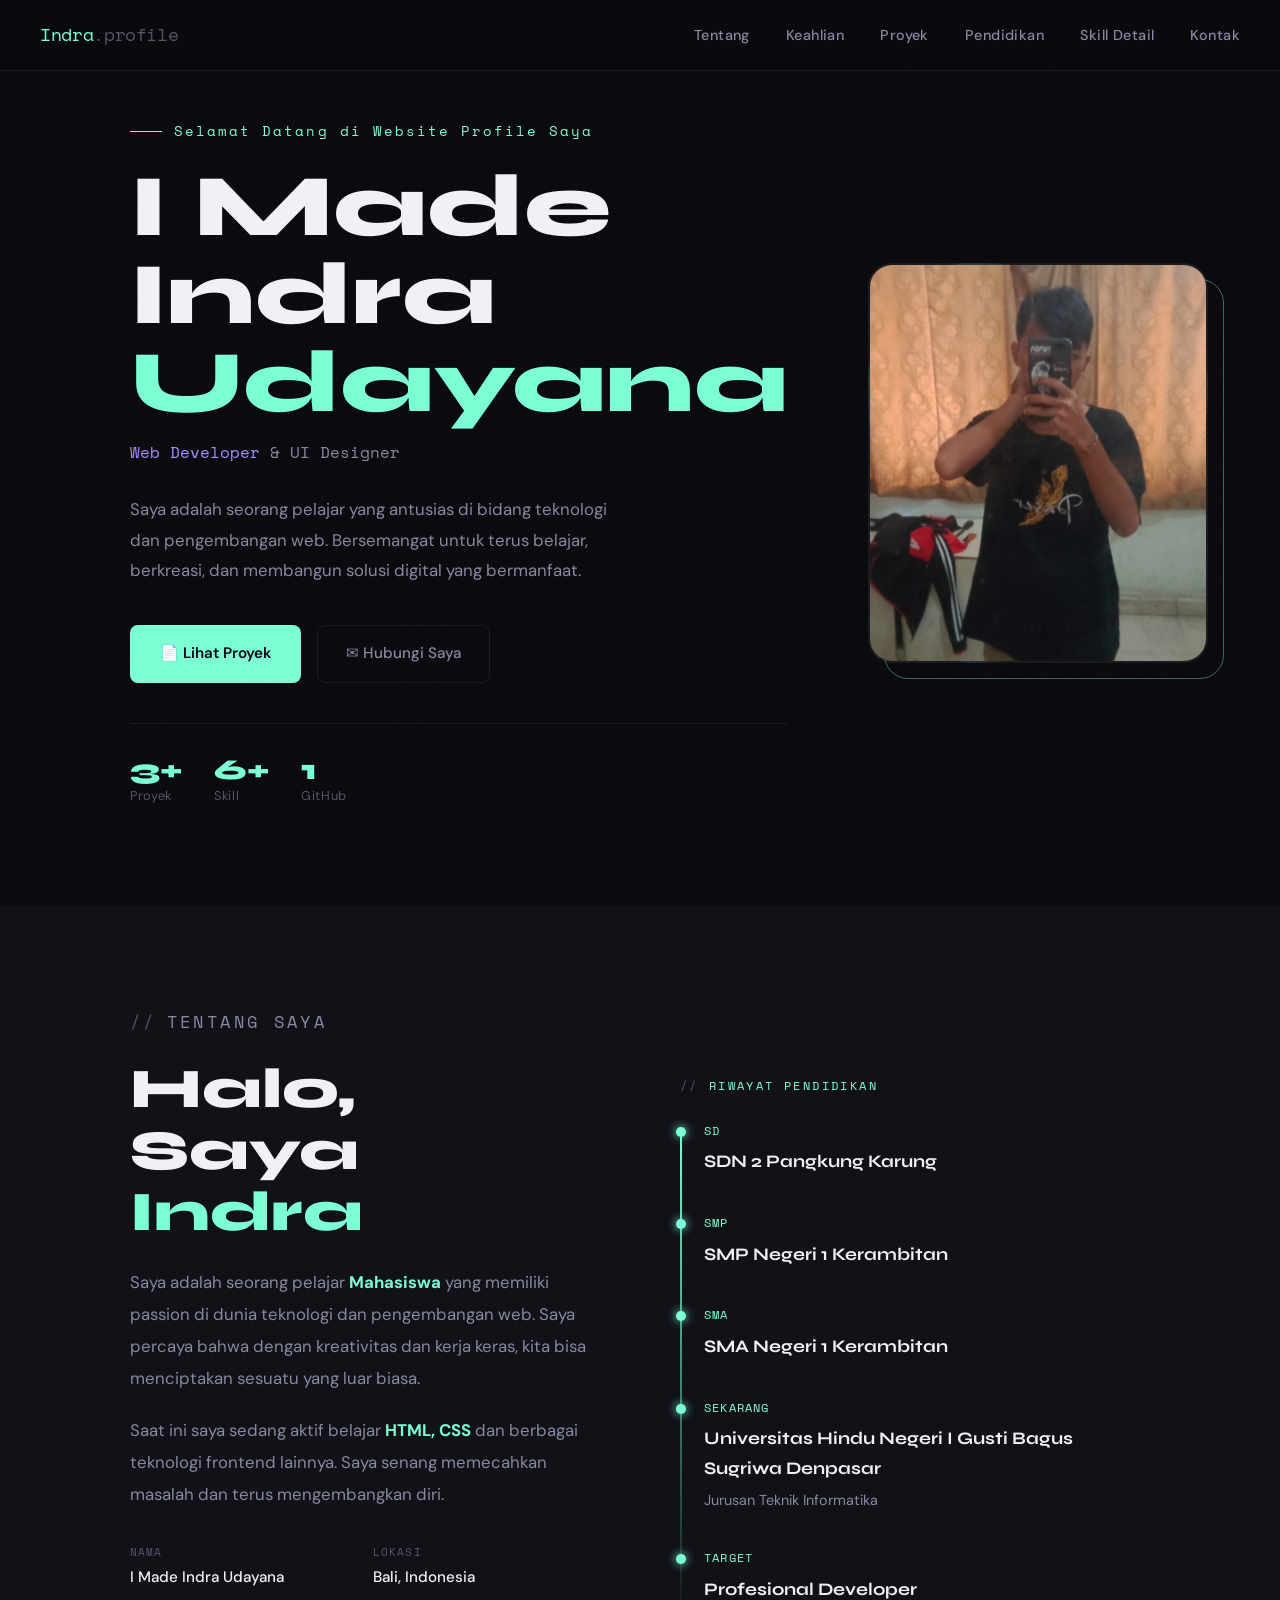
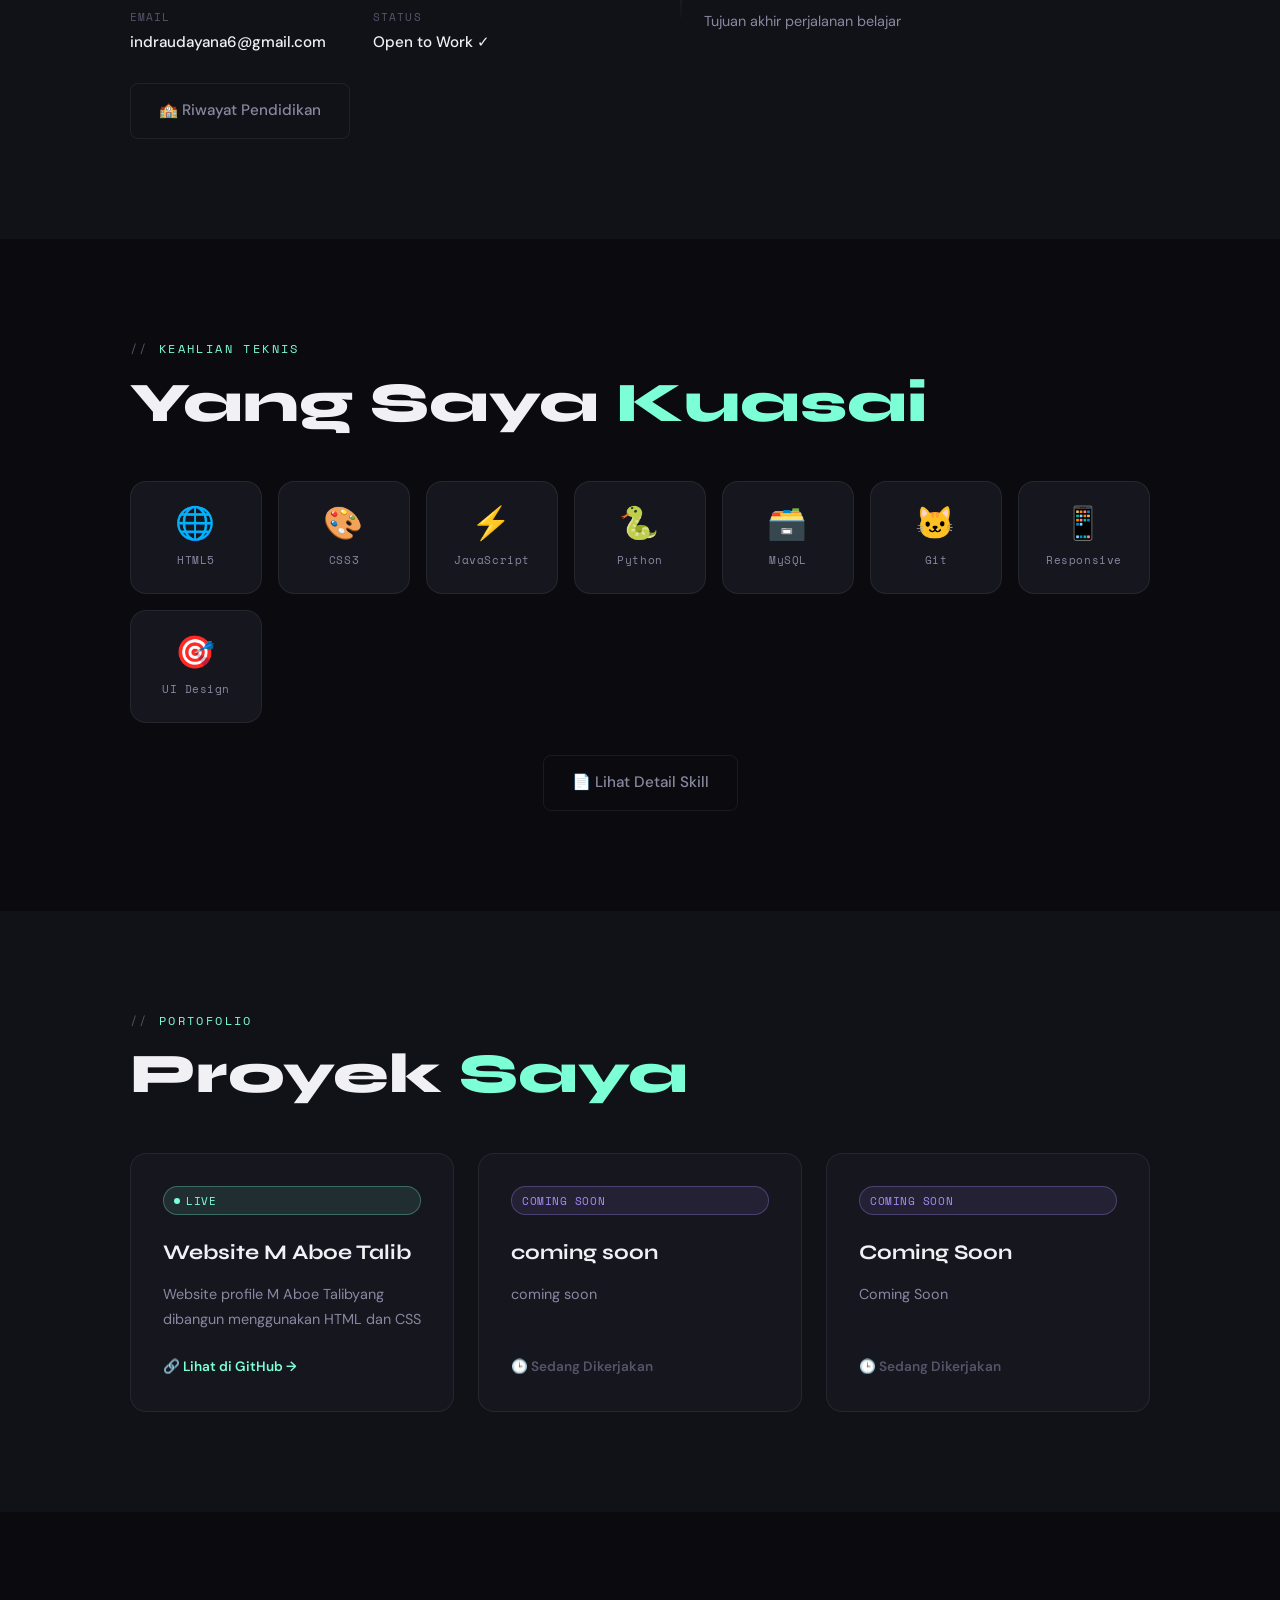
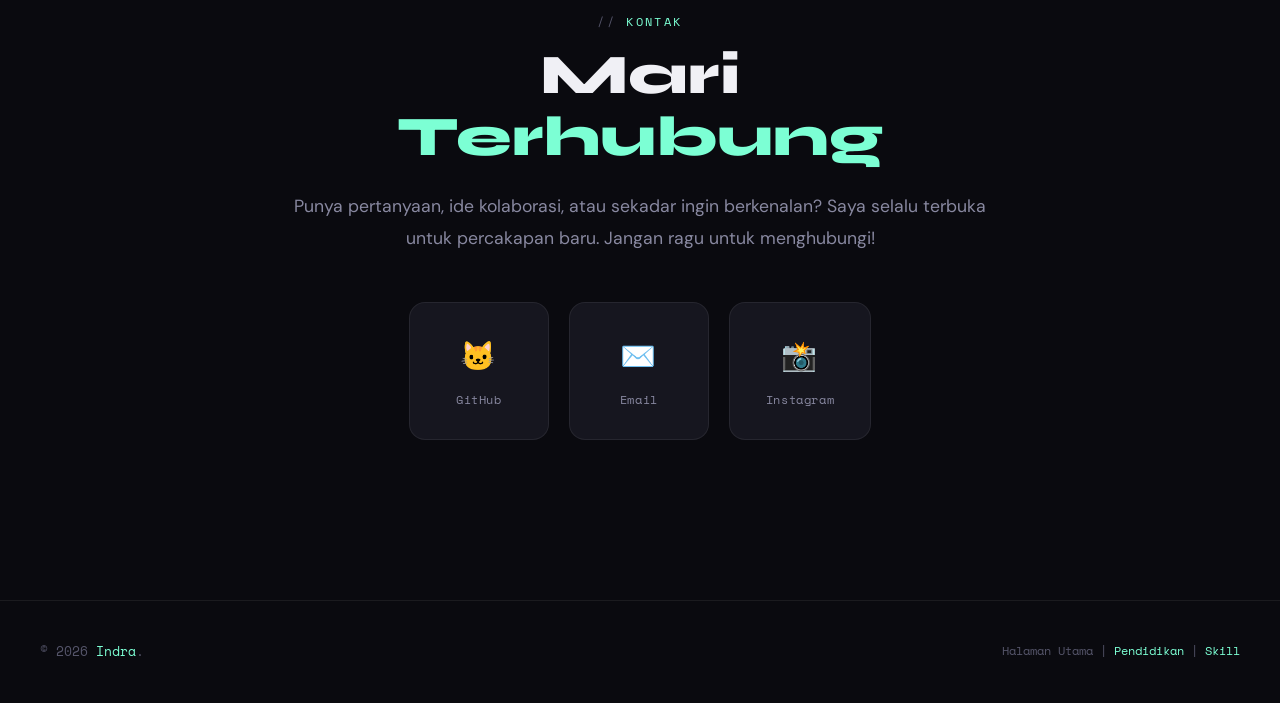
==== index.html @ c78296af "new project" ====
<!DOCTYPE html>
<html lang="id">
<head>
  <meta charset="UTF-8" />
  <meta name="viewport" content="width=device-width, initial-scale=1.0"/>
  <title>Profile Website — Indra</title>
  <link rel="stylesheet" href="style.css" />
</head>
<body>

<!-- Navigation -->
  <nav>
    <a href="#hero" class="nav-logo">Indra<span>.profile</span></a>
    <ul class="nav-links">
      <li><a href="#about">Tentang</a></li>
      <li><a href="#skills">Keahlian</a></li>
      <li><a href="#projects">Proyek</a></li>
      <li><a href="pendidikan.html">Pendidikan</a></li>
      <li><a href="skill.html">Skill Detail</a></li>
      <li><a href="#contact">Kontak</a></li>
    </ul>
  </nav>

<!-- Hero -->
  <section id="hero">

    <div class="hero-content">
      <p class="hero-greeting">Selamat Datang di Website Profile Saya</p>

      <h1 class="hero-name">
        I Made Indra 
        <span class="last-name">Udayana</span>
      </h1>

      <p class="hero-role">
        <span>Web Developer</span> &amp; UI Designer
      </p>

      <p class="hero-desc">
        Saya adalah seorang pelajar yang antusias di bidang teknologi dan
        pengembangan web. Bersemangat untuk terus belajar, berkreasi, dan
        membangun solusi digital yang bermanfaat.
      </p>

      <div class="hero-buttons">
        <a href="#projects" class="btn-primary">
          &#128196; Lihat Proyek
        </a>
        <a href="#contact" class="btn-outline">
          &#9993; Hubungi Saya
        </a>
      </div>

      <div class="hero-stats">
        <div class="stat-item">
          <span class="stat-number">3+</span>
          <span class="stat-label">Proyek</span>
        </div>
        <div class="stat-item">
          <span class="stat-number">6+</span>
          <span class="stat-label">Skill</span>
        </div>
        <div class="stat-item">
          <span class="stat-number">1</span>
          <span class="stat-label">GitHub</span>
        </div>
      </div>
    </div>

    <div class="hero-image animate-float">
      <div class="hero-image-wrapper">
        <div class="hero-image-bg"></div>
        <img src="img1.jpg" alt="Foto Profil" />
      </div>
    </div>

  </section>

<!-- About -->
  <div id="about" style="background: var(--bg-secondary);">
    <div class="about-inner">

      <div class="about-text reveal">
        <p class="section-label">Tentang Saya</p>
        <h2 class="section-title">Halo, Saya <span class="highlight">Indra</span></h2>

        <p>
          Saya adalah seorang pelajar <strong>Mahasiswa</strong>
          yang memiliki passion di dunia teknologi dan pengembangan web. Saya
          percaya bahwa dengan kreativitas dan kerja keras, kita bisa
          menciptakan sesuatu yang luar biasa.
        </p>

        <p>
          Saat ini saya sedang aktif belajar <strong>HTML, CSS</strong>
          dan berbagai teknologi frontend lainnya. Saya senang memecahkan
          masalah dan terus mengembangkan diri.
        </p>

        <div class="about-info">
          <div class="info-item">
            <span class="info-label">Nama</span>
            <span class="info-value">I Made Indra Udayana</span>
          </div>
          <div class="info-item">
            <span class="info-label">Lokasi</span>
            <span class="info-value">Bali, Indonesia</span>
          </div>
          <div class="info-item">
            <span class="info-label">Email</span>
            <span class="info-value">indraudayana6@gmail.com</span>
          </div>
          <div class="info-item">
            <span class="info-label">Status</span>
            <span class="info-value">Open to Work ✓</span>
          </div>
        </div>

        <br/>
        <a href="pendidikan.html" class="btn-outline" style="display:inline-flex; width:fit-content;">
          &#127979; Riwayat Pendidikan
        </a>
      </div>

      <div class="reveal" style="animation-delay: 0.2s;">
        <p class="section-label" style="margin-bottom: 24px;">Riwayat Pendidikan</p>

        <div class="education-timeline">
          <div class="edu-item">
            <p class="edu-year">SD</p>
            <p class="edu-school">SDN 2 Pangkung Karung</p>
          </div>
          <div class="edu-item">
            <p class="edu-year">SMP</p>
            <p class="edu-school">SMP Negeri 1 Kerambitan</p>
          </div>
          <div class="edu-item">
            <p class="edu-year">SMA</p>
            <p class="edu-school">SMA Negeri 1 Kerambitan</p>
          </div>
          <div class="edu-item">
            <p class="edu-year">SEKARANG</p>
            <p class="edu-school">Universitas Hindu Negeri I Gusti Bagus Sugriwa Denpasar</p>
            <p class="edu-detail">Jurusan Teknik Informatika</p>
          </div>
          <div class="edu-item">
            <p class="edu-year">TARGET</p>
            <p class="edu-school">Profesional Developer</p>
            <p class="edu-detail">Tujuan akhir perjalanan belajar</p>
          </div>
        </div>
      </div>

    </div>
  </div>

<!-- Skill -->
  <section id="skills">
    <div class="section-label">Keahlian Teknis</div>
    <h2 class="section-title">Yang Saya <span class="highlight">Kuasai</span></h2>

    <div class="skills-grid reveal">
      <div class="skill-chip">
        <span class="skill-icon">🌐</span>
        <span>HTML5</span>
      </div>
      <div class="skill-chip">
        <span class="skill-icon">🎨</span>
        <span>CSS3</span>
      </div>
      <div class="skill-chip">
        <span class="skill-icon">⚡</span>
        <span>JavaScript</span>
      </div>
      <div class="skill-chip">
        <span class="skill-icon">🐍</span>
        <span>Python</span>
      </div>
      <div class="skill-chip">
        <span class="skill-icon">🗃️</span>
        <span>MySQL</span>
      </div>
      <div class="skill-chip">
        <span class="skill-icon">🐱</span>
        <span>Git</span>
      </div>
      <div class="skill-chip">
        <span class="skill-icon">📱</span>
        <span>Responsive</span>
      </div>
      <div class="skill-chip">
        <span class="skill-icon">🎯</span>
        <span>UI Design</span>
      </div>
    </div>

    <div style="margin-top:32px; text-align:center;">
      <a href="skill.html" class="btn-outline">
        &#128196; Lihat Detail Skill
      </a>
    </div>
  </section>

<!-- Projects -->
  <div id="projects" style="background: var(--bg-secondary); padding: 100px 0;">
    <div class="projects-inner">

      <div class="section-label">Portofolio</div>
      <h2 class="section-title">Proyek <span class="highlight">Saya</span></h2>

      <div class="projects-grid">

        <!-- Project 1 — Live (GitHub) -->
        <div class="project-card reveal">
          <span class="project-badge badge-live">LIVE</span>
          <h3 class="project-title">Website M Aboe Talib</h3>
          <p class="project-desc">
            Website profile M Aboe Talibyang dibangun menggunakan HTML dan CSS 
          </p>
          <a href="https://indraudayana6-tech.github.io/PublishWebTalib/" target="_blank" class="project-link">
            &#128279; Lihat di GitHub &#8594;
          </a>
        </div>

        <!-- Project 2 — Coming Soon -->
        <div class="project-card coming-soon reveal" style="animation-delay:0.1s;">
          <span class="project-badge badge-soon">COMING SOON</span>
          <h3 class="project-title">coming soon</h3>
          <p class="project-desc">
            coming soon
          </p>
          <span class="project-link disabled">
            &#128338; Sedang Dikerjakan
          </span>
        </div>

        <!-- Project 3 — Coming Soon -->
        <div class="project-card coming-soon reveal" style="animation-delay:0.2s;">
          <span class="project-badge badge-soon">COMING SOON</span>
          <h3 class="project-title">Coming Soon</h3>
          <p class="project-desc">
            Coming Soon
          </p>
          <span class="project-link disabled">
            &#128338; Sedang Dikerjakan
          </span>
        </div>

      </div>
    </div>
  </div>

<!-- Contact -->
  <section id="contact">
    <div class="contact-wrapper reveal">
      <div class="section-label" style="justify-content:center;">Kontak</div>
      <h2 class="section-title">Mari <span class="highlight">Terhubung</span></h2>
      <p class="contact-desc">
        Punya pertanyaan, ide kolaborasi, atau sekadar ingin berkenalan?
        Saya selalu terbuka untuk percakapan baru. Jangan ragu untuk menghubungi!
      </p>

      <div class="contact-links">
        <a href="https://github.com/indraudayana6-tech" target="_blank" class="contact-card">
          <span class="contact-icon">🐱</span>
          <span>GitHub</span>
        </a>
        <a href="indraudayana6@gmail.com" class="contact-card">
          <span class="contact-icon">✉️</span>
          <span>Email</span>
        </a>
        <a href="https://www.instagram.com/indraudayanaa?igsh=cnZxZDBnc3VqMXpw" target="_blank" class="contact-card">
          <span class="contact-icon">📸</span>
          <span>Instagram</span>
        </a>
      </div>
    </div>
  </section>

<!-- Footer -->
  <footer>
    <p class="footer-left">
      &copy; 2026 <a href="#hero">Indra</a>. 
    </p>
    <p class="footer-right">
      Halaman Utama |
      <a href="pendidikan.html" style="color:var(--accent); text-decoration:none;">Pendidikan</a>
      | <a href="skill.html" style="color:var(--accent); text-decoration:none;">Skill</a>
    </p>
  </footer>

  <script>
    const reveals = document.querySelectorAll('.reveal');
    const observer = new IntersectionObserver((entries) => {
      entries.forEach(entry => {
        if (entry.isIntersecting) {
          entry.target.classList.add('visible');
        }
      });
    }, { threshold: 0.1 });
    reveals.forEach(el => observer.observe(el));
  </script>

</body>
</html>
---- style.css ----
@import url('https://fonts.googleapis.com/css2?family=Space+Mono:wght@400;700&family=Syne:wght@400;500;600;700;800&family=DM+Sans:wght@300;400;500&display=swap');

   /* === CSS VARIABLES === */
   :root {
     --bg-primary: #0a0a0f;
     --bg-secondary: #111118;
     --bg-card: #16161f;
     --accent: #7cffd4;
     --accent-dim: rgba(124, 255, 212, 0.15);
     --accent-2: #a78bfa;
     --text-primary: #f0f0f5;
     --text-secondary: #8888a0;
     --text-muted: #55556a;
     --border: rgba(255,255,255,0.07);
     --glow: 0 0 40px rgba(124, 255, 212, 0.2);
     --shadow: 0 20px 60px rgba(0,0,0,0.5);
     --radius: 16px;
     --radius-sm: 8px;
     --transition: all 0.3s cubic-bezier(0.4, 0, 0.2, 1);
   }
   
   /* === RESET & BASE === */
   *, *::before, *::after {
     margin: 0;
     padding: 0;
     box-sizing: border-box;
   }
   
   html {
     scroll-behavior: smooth;
     font-size: 16px;
   }
   
   body {
     font-family: 'DM Sans', sans-serif;
     background-color: var(--bg-primary);
     color: var(--text-primary);
     line-height: 1.7;
     overflow-x: hidden;
   }
   
   /* === SCROLLBAR === */
   ::-webkit-scrollbar { width: 6px; }
   ::-webkit-scrollbar-track { background: var(--bg-primary); }
   ::-webkit-scrollbar-thumb { background: var(--accent); border-radius: 3px; }
   
   /* === SELECTION === */
   ::selection { background: var(--accent); color: var(--bg-primary); }
   
   /* === NOISE TEXTURE === */
   body::before {
     content: '';
     position: fixed;
     top: 0; left: 0;
     width: 100%; height: 100%;
     background-image: url("data:image/svg+xml,%3Csvg viewBox='0 0 200 200' xmlns='http://www.w3.org/2000/svg'%3E%3Cfilter id='n'%3E%3CfeTurbulence type='fractalNoise' baseFrequency='0.9' numOctaves='4' stitchTiles='stitch'/%3E%3C/filter%3E%3Crect width='100%25' height='100%25' filter='url(%23n)' opacity='0.03'/%3E%3C/svg%3E");
     pointer-events: none;
     z-index: 0;
     opacity: 0.4;
   }
   
   /* === NAVIGATION === */
   nav {
     position: fixed;
     top: 0; left: 0; right: 0;
     z-index: 1000;
     padding: 20px 40px;
     display: flex;
     align-items: center;
     justify-content: space-between;
     background: rgba(10,10,15,0.85);
     backdrop-filter: blur(20px);
     -webkit-backdrop-filter: blur(20px);
     border-bottom: 1px solid var(--border);
   }
   
   .nav-logo {
     font-family: 'Space Mono', monospace;
     font-size: 1.1rem;
     color: var(--accent);
     text-decoration: none;
     letter-spacing: -0.02em;
   }
   
   .nav-logo span { color: var(--text-muted); }
   
   .nav-links {
     display: flex;
     gap: 36px;
     list-style: none;
   }
   
   .nav-links a {
     font-family: 'DM Sans', sans-serif;
     font-size: 0.9rem;
     font-weight: 500;
     color: var(--text-secondary);
     text-decoration: none;
     letter-spacing: 0.03em;
     transition: var(--transition);
     position: relative;
   }
   
   .nav-links a::after {
     content: '';
     position: absolute;
     bottom: -4px; left: 0;
     width: 0; height: 1px;
     background: var(--accent);
     transition: var(--transition);
   }
   
   .nav-links a:hover { color: var(--accent); }
   .nav-links a:hover::after { width: 100%; }
   
   /* === SECTIONS GENERAL === */
   section {
     position: relative;
     z-index: 1;
     padding: 100px 40px;
     max-width: 1100px;
     margin: 0 auto;
   }
   
   .section-label {
     font-family: 'Space Mono', monospace;
     font-size: 0.75rem;
     color: var(--accent);
     letter-spacing: 0.2em;
     text-transform: uppercase;
     margin-bottom: 12px;
     display: flex;
     align-items: center;
     gap: 10px;
   }
   
   .section-label::before {
     content: '//';
     color: var(--text-muted);
   }
   
   .section-title {
     font-family: 'Syne', sans-serif;
     font-size: clamp(2rem, 5vw, 3.5rem);
     font-weight: 800;
     line-height: 1.1;
     color: var(--text-primary);
     margin-bottom: 24px;
   }
   
   .section-title .highlight { color: var(--accent); }
   
   /* === HERO === */
   #hero {
     min-height: 100vh;
     display: grid;
     grid-template-columns: 1fr 1fr;
     align-items: center;
     gap: 80px;
     padding-top: 120px;
   }
   
   .hero-content {
     animation: fadeUp 0.8s ease forwards;
   }
   
   .hero-greeting {
     font-family: 'Space Mono', monospace;
     font-size: 0.85rem;
     color: var(--accent);
     letter-spacing: 0.15em;
     margin-bottom: 20px;
     display: flex;
     align-items: center;
     gap: 12px;
   }
   
   .hero-greeting::before {
     content: '';
     width: 32px; height: 1px;
     background: var(--accent);
   }
   
   .hero-name {
     font-family: 'Syne', sans-serif;
     font-size: clamp(3rem, 8vw, 5.5rem);
     font-weight: 800;
     line-height: 1.0;
     color: var(--text-primary);
     margin-bottom: 12px;
   }
   
   .hero-name .last-name {
     color: var(--accent);
     display: block;
   }
   
   .hero-role {
     font-family: 'Space Mono', monospace;
     font-size: 1rem;
     color: var(--text-secondary);
     margin-bottom: 28px;
   }
   
   .hero-role span { color: var(--accent-2); }
   
   .hero-desc {
     font-size: 1.05rem;
     color: var(--text-secondary);
     line-height: 1.8;
     max-width: 480px;
     margin-bottom: 40px;
   }
   
   .hero-buttons {
     display: flex;
     gap: 16px;
     flex-wrap: wrap;
   }
   
   .btn-primary {
     display: inline-flex;
     align-items: center;
     gap: 8px;
     padding: 14px 28px;
     background: var(--accent);
     color: var(--bg-primary);
     font-family: 'DM Sans', sans-serif;
     font-weight: 600;
     font-size: 0.95rem;
     border-radius: var(--radius-sm);
     text-decoration: none;
     transition: var(--transition);
     border: 2px solid var(--accent);
   }
   
   .btn-primary:hover {
     background: transparent;
     color: var(--accent);
     box-shadow: var(--glow);
   }
   
   .btn-outline {
     display: inline-flex;
     align-items: center;
     gap: 8px;
     padding: 14px 28px;
     background: transparent;
     color: var(--text-secondary);
     font-family: 'DM Sans', sans-serif;
     font-weight: 500;
     font-size: 0.95rem;
     border-radius: var(--radius-sm);
     text-decoration: none;
     border: 1px solid var(--border);
     transition: var(--transition);
   }
   
   .btn-outline:hover {
     border-color: var(--accent);
     color: var(--accent);
   }
   
   .hero-image {
     display: flex;
     justify-content: center;
     align-items: center;
     animation: fadeIn 1s ease 0.3s both;
   }
   
   .hero-image-wrapper {
     position: relative;
     width: 340px;
     height: 400px;
   }
   
   .hero-image-bg {
     position: absolute;
     inset: 0;
     background: linear-gradient(135deg, var(--accent-dim), rgba(167,139,250,0.1));
     border-radius: 30% 70% 70% 30% / 30% 30% 70% 70%;
     animation: morphBlob 8s ease-in-out infinite;
   }
   
   .hero-image-wrapper img {
     position: relative;
     width: 100%;
     height: 100%;
     object-fit: cover;
     border-radius: 24px;
     border: 2px solid var(--border);
     z-index: 1;
   }
   
   .hero-image-wrapper::after {
     content: '';
     position: absolute;
     top: 16px; left: 16px; right: -16px; bottom: -16px;
     border: 1px solid var(--accent);
     border-radius: 24px;
     z-index: 0;
     opacity: 0.4;
   }
   
   .hero-stats {
     display: flex;
     gap: 32px;
     margin-top: 40px;
     padding-top: 32px;
     border-top: 1px solid var(--border);
   }
   
   .stat-item { display: flex; flex-direction: column; }
   
   .stat-number {
     font-family: 'Syne', sans-serif;
     font-size: 1.8rem;
     font-weight: 800;
     color: var(--accent);
     line-height: 1;
   }
   
   .stat-label {
     font-size: 0.8rem;
     color: var(--text-muted);
     letter-spacing: 0.05em;
   }
   
   /* === ABOUT === */
   #about {
     background: var(--bg-secondary);
     max-width: 100%;
     padding: 100px 0;
   }
   
   .about-inner {
     max-width: 1100px;
     margin: 0 auto;
     padding: 0 40px;
     display: grid;
     grid-template-columns: 1fr 1fr;
     gap: 80px;
     align-items: center;
   }
   
   .about-text p {
     color: var(--text-secondary);
     font-size: 1.05rem;
     margin-bottom: 20px;
     line-height: 1.9;
   }
   
   .about-text p strong { color: var(--accent); }
   
   .about-info {
     display: grid;
     grid-template-columns: 1fr 1fr;
     gap: 16px;
     margin-top: 32px;
   }
   
   .info-item { display: flex; flex-direction: column; gap: 4px; }
   
   .info-label {
     font-family: 'Space Mono', monospace;
     font-size: 0.7rem;
     color: var(--text-muted);
     letter-spacing: 0.1em;
     text-transform: uppercase;
   }
   
   .info-value {
     font-size: 0.95rem;
     color: var(--text-primary);
     font-weight: 500;
   }
   
   /* Education Timeline */
   .education-timeline {
     position: relative;
     padding-left: 24px;
   }
   
   .education-timeline::before {
     content: '';
     position: absolute;
     left: 0; top: 8px; bottom: 8px;
     width: 2px;
     background: linear-gradient(to bottom, var(--accent), transparent);
   }
   
   .edu-item {
     position: relative;
     margin-bottom: 36px;
   }
   
   .edu-item::before {
     content: '';
     position: absolute;
     left: -28px; top: 6px;
     width: 10px; height: 10px;
     background: var(--accent);
     border-radius: 50%;
     box-shadow: 0 0 10px var(--accent);
   }
   
   .edu-year {
     font-family: 'Space Mono', monospace;
     font-size: 0.75rem;
     color: var(--accent);
     letter-spacing: 0.1em;
     margin-bottom: 6px;
   }
   
   .edu-school {
     font-family: 'Syne', sans-serif;
     font-size: 1.1rem;
     font-weight: 700;
     color: var(--text-primary);
     margin-bottom: 4px;
   }
   
   .edu-detail {
     font-size: 0.9rem;
     color: var(--text-secondary);
   }
   
   /* === SKILLS === */
   #skills { padding: 100px 40px; }
   
   .skills-grid {
     display: grid;
     grid-template-columns: repeat(auto-fill, minmax(120px, 1fr));
     gap: 16px;
     margin-top: 48px;
   }
   
   .skill-chip {
     display: flex;
     flex-direction: column;
     align-items: center;
     gap: 12px;
     padding: 24px 16px;
     background: var(--bg-card);
     border: 1px solid var(--border);
     border-radius: var(--radius);
     cursor: default;
     transition: var(--transition);
     text-align: center;
   }
   
   .skill-chip:hover {
     border-color: var(--accent);
     background: var(--accent-dim);
     transform: translateY(-4px);
     box-shadow: var(--glow);
   }
   
   .skill-chip .skill-icon { font-size: 2rem; line-height: 1; }
   
   .skill-chip span {
     font-family: 'Space Mono', monospace;
     font-size: 0.7rem;
     color: var(--text-secondary);
     letter-spacing: 0.05em;
   }
   
   .skill-chip:hover span { color: var(--accent); }
   
   /* === PROJECTS === */
   #projects {
     background: var(--bg-secondary);
     max-width: 100%;
     padding: 100px 0;
   }
   
   .projects-inner {
     max-width: 1100px;
     margin: 0 auto;
     padding: 0 40px;
   }
   
   .projects-grid {
     display: grid;
     grid-template-columns: repeat(3, 1fr);
     gap: 24px;
     margin-top: 48px;
   }
   
   .project-card {
     background: var(--bg-card);
     border: 1px solid var(--border);
     border-radius: var(--radius);
     padding: 32px;
     transition: var(--transition);
     position: relative;
     overflow: hidden;
     display: flex;
     flex-direction: column;
   }
   
   .project-card::before {
     content: '';
     position: absolute;
     top: 0; left: 0; right: 0;
     height: 3px;
     background: linear-gradient(90deg, var(--accent), var(--accent-2));
     opacity: 0;
     transition: var(--transition);
   }
   
   .project-card:hover {
     border-color: rgba(124,255,212,0.3);
     transform: translateY(-6px);
     box-shadow: var(--shadow);
   }
   
   .project-card:hover::before { opacity: 1; }
   
   .project-card.coming-soon { opacity: 0.5; }
   .project-card.coming-soon:hover { opacity: 0.7; transform: translateY(-3px); }
   
   .project-badge {
     display: inline-flex;
     align-items: center;
     gap: 6px;
     font-family: 'Space Mono', monospace;
     font-size: 0.7rem;
     padding: 4px 10px;
     border-radius: 20px;
     margin-bottom: 20px;
     letter-spacing: 0.05em;
   }
   
   .badge-live {
     background: rgba(124,255,212,0.1);
     color: var(--accent);
     border: 1px solid rgba(124,255,212,0.3);
   }
   
   .badge-live::before {
     content: '';
     width: 6px; height: 6px;
     background: var(--accent);
     border-radius: 50%;
     animation: pulse 1.5s infinite;
   }
   
   .badge-soon {
     background: rgba(167,139,250,0.1);
     color: var(--accent-2);
     border: 1px solid rgba(167,139,250,0.3);
   }
   
   .project-title {
     font-family: 'Syne', sans-serif;
     font-size: 1.3rem;
     font-weight: 700;
     color: var(--text-primary);
     margin-bottom: 12px;
   }
   
   .project-desc {
     font-size: 0.9rem;
     color: var(--text-secondary);
     line-height: 1.7;
     flex: 1;
     margin-bottom: 24px;
   }
   
   .project-tech {
     display: flex;
     flex-wrap: wrap;
     gap: 8px;
     margin-bottom: 24px;
   }
   
   .tech-tag {
     font-family: 'Space Mono', monospace;
     font-size: 0.65rem;
     padding: 3px 8px;
     background: rgba(255,255,255,0.04);
     border: 1px solid var(--border);
     border-radius: 4px;
     color: var(--text-muted);
     letter-spacing: 0.05em;
   }
   
   .project-link {
     display: inline-flex;
     align-items: center;
     gap: 8px;
     font-size: 0.85rem;
     font-weight: 600;
     color: var(--accent);
     text-decoration: none;
     transition: var(--transition);
     margin-top: auto;
   }
   
   .project-link:hover { gap: 14px; }
   .project-link.disabled { color: var(--text-muted); pointer-events: none; }
   
   /* === CONTACT === */
   #contact { padding: 100px 40px; text-align: center; }
   
   .contact-wrapper { max-width: 700px; margin: 0 auto; }
   
   .contact-desc {
     font-size: 1.1rem;
     color: var(--text-secondary);
     margin-bottom: 48px;
     line-height: 1.8;
   }
   
   .contact-links {
     display: flex;
     justify-content: center;
     gap: 20px;
     flex-wrap: wrap;
     margin-bottom: 60px;
   }
   
   .contact-card {
     display: flex;
     flex-direction: column;
     align-items: center;
     gap: 10px;
     padding: 28px 36px;
     background: var(--bg-card);
     border: 1px solid var(--border);
     border-radius: var(--radius);
     text-decoration: none;
     transition: var(--transition);
     min-width: 140px;
   }
   
   .contact-card:hover {
     border-color: var(--accent);
     background: var(--accent-dim);
     transform: translateY(-4px);
   }
   
   .contact-card .contact-icon { font-size: 1.8rem; }
   
   .contact-card span {
     font-family: 'Space Mono', monospace;
     font-size: 0.75rem;
     color: var(--text-secondary);
     letter-spacing: 0.05em;
   }
   
   .contact-card:hover span { color: var(--accent); }
   
   .contact-email {
     font-family: 'Space Mono', monospace;
     font-size: 1.2rem;
     color: var(--accent);
     text-decoration: none;
     border-bottom: 1px solid var(--accent);
     padding-bottom: 4px;
     transition: var(--transition);
   }
   
   .contact-email:hover { opacity: 0.7; }
   
   /* === FOOTER === */
   footer {
     position: relative;
     z-index: 1;
     border-top: 1px solid var(--border);
     padding: 40px;
     display: flex;
     align-items: center;
     justify-content: space-between;
   }
   
   .footer-left {
     font-family: 'Space Mono', monospace;
     font-size: 0.8rem;
     color: var(--text-muted);
   }
   
   .footer-left a { color: var(--accent); text-decoration: none; }
   
   .footer-right {
     font-family: 'Space Mono', monospace;
     font-size: 0.75rem;
     color: var(--text-muted);
   }
   
   /* === ANIMATIONS === */
   @keyframes fadeUp {
     from { opacity: 0; transform: translateY(30px); }
     to   { opacity: 1; transform: translateY(0); }
   }
   
   @keyframes fadeIn {
     from { opacity: 0; }
     to   { opacity: 1; }
   }
   
   @keyframes morphBlob {
     0%, 100% { border-radius: 30% 70% 70% 30% / 30% 30% 70% 70%; }
     50%       { border-radius: 70% 30% 30% 70% / 70% 70% 30% 30%; }
   }
   
   @keyframes pulse {
     0%, 100% { opacity: 1; transform: scale(1); }
     50%       { opacity: 0.4; transform: scale(0.8); }
   }
   
   @keyframes float {
     0%, 100% { transform: translateY(0px); }
     50%       { transform: translateY(-12px); }
   }
   
   .animate-float { animation: float 4s ease-in-out infinite; }
   
   .reveal {
     opacity: 0;
     transform: translateY(40px);
     transition: opacity 0.7s ease, transform 0.7s ease;
   }
   
   .reveal.visible {
     opacity: 1;
     transform: translateY(0);
   }
   
   /* === RESPONSIVE === */
   @media (max-width: 900px) {
     nav { padding: 16px 24px; }
     .nav-links { gap: 20px; }
   
     #hero {
       grid-template-columns: 1fr;
       text-align: center;
       gap: 48px;
       padding-top: 120px;
       min-height: auto;
       padding-bottom: 80px;
     }
   
     .hero-greeting { justify-content: center; }
     .hero-buttons { justify-content: center; }
     .hero-stats { justify-content: center; }
     .hero-image { order: -1; }
     .hero-image-wrapper { width: 240px; height: 280px; }
     .hero-desc { margin: 0 auto 40px; }
   
     .about-inner { grid-template-columns: 1fr; gap: 48px; padding: 0 24px; }
     .projects-grid { grid-template-columns: 1fr; }
     .projects-inner { padding: 0 24px; }
     section { padding: 80px 24px; }
     footer { flex-direction: column; gap: 12px; text-align: center; }
   }
   
   @media (max-width: 600px) {
     .nav-links { display: none; }
     .hero-name { font-size: 3rem; }
     .about-info { grid-template-columns: 1fr; }
     .skills-grid { grid-template-columns: repeat(3, 1fr); }
     .contact-links { gap: 12px; }
     .contact-card { padding: 20px 24px; min-width: 110px; }
   }
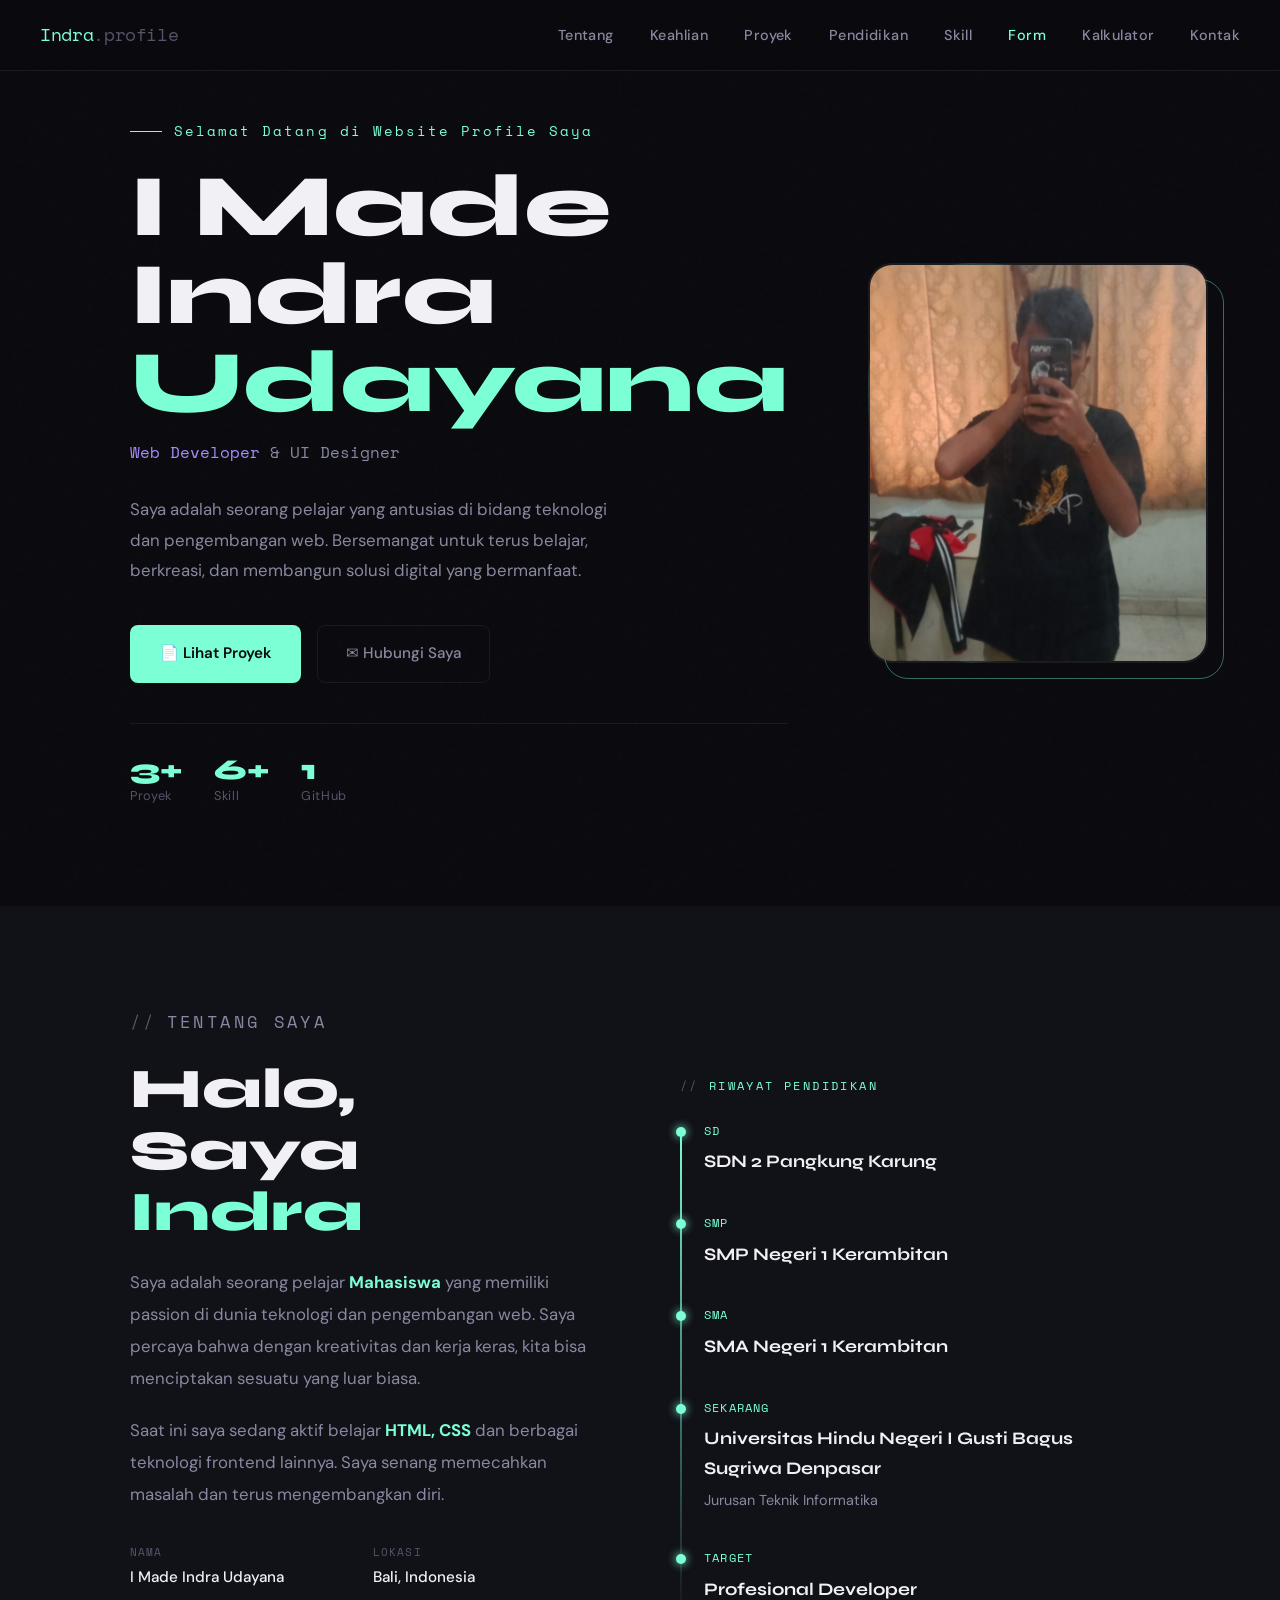
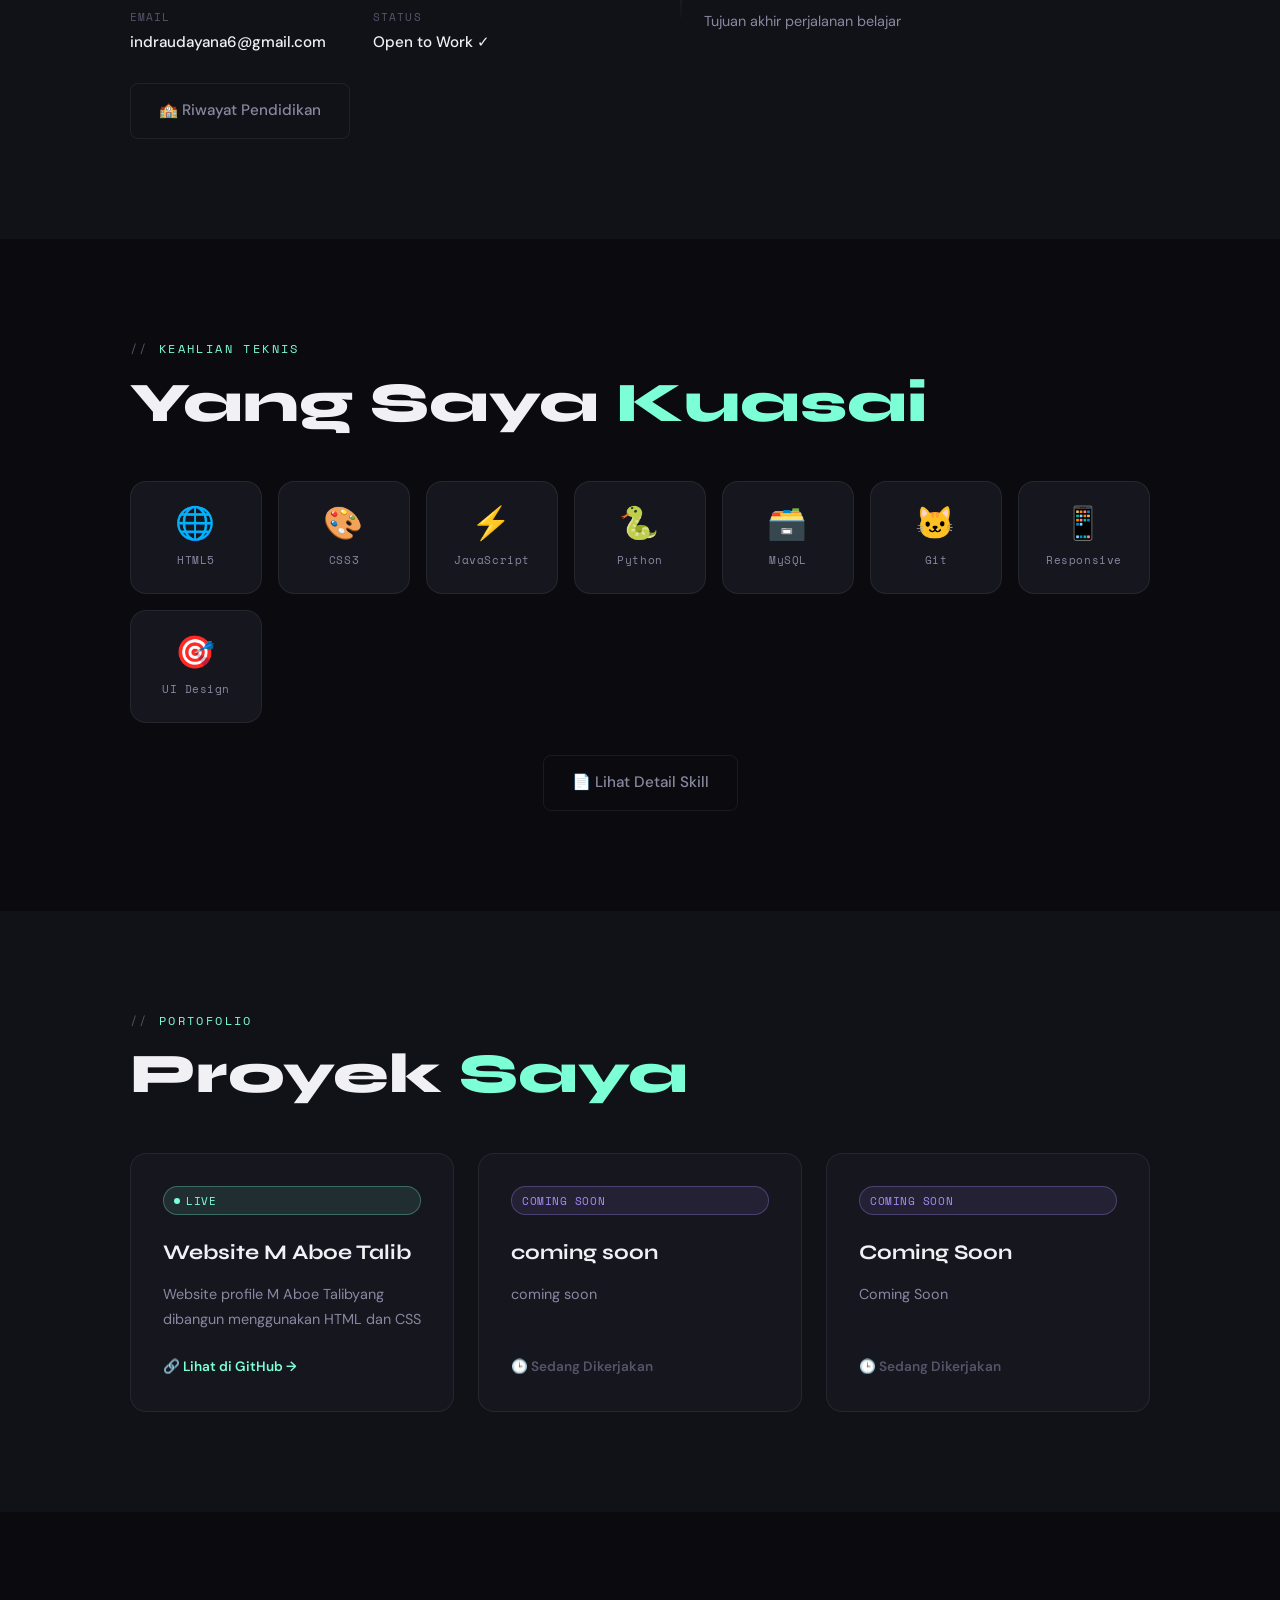
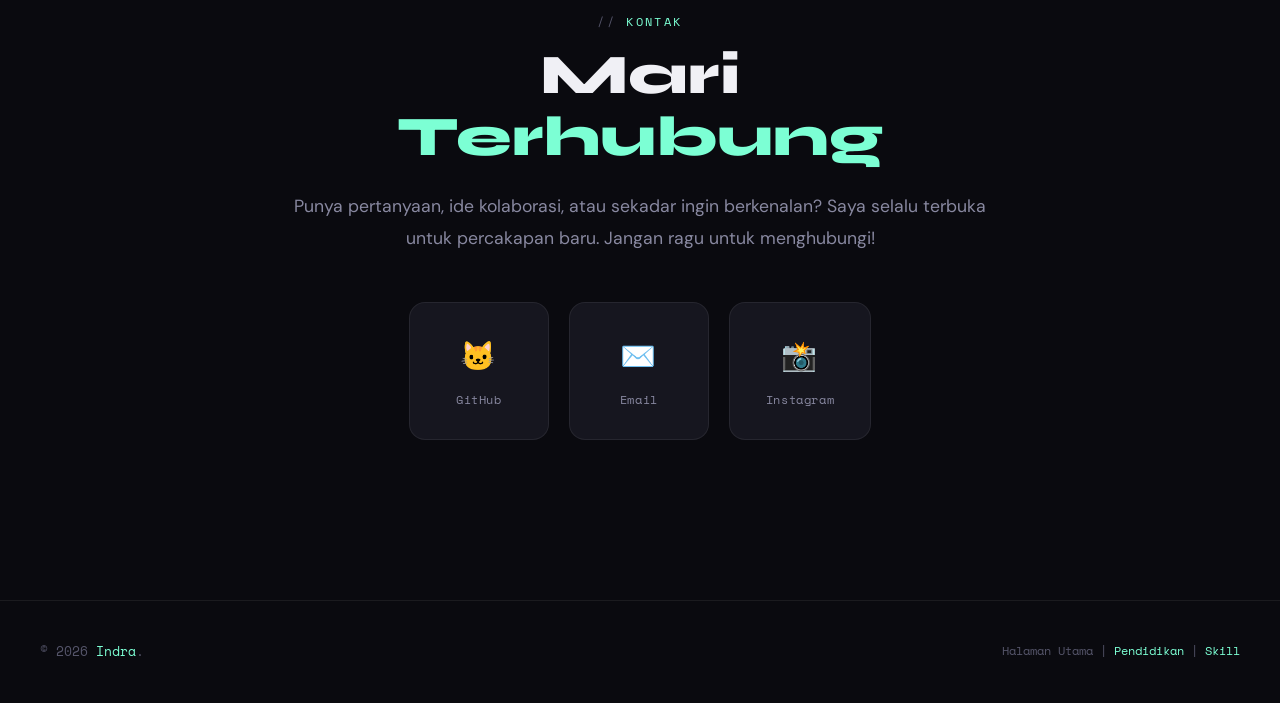
==== commit 05997a8a: "Tambah pendidikan dan skill" ====
--- a/index.html
+++ b/index.html
@@ -16,7 +16,9 @@
       <li><a href="#skills">Keahlian</a></li>
       <li><a href="#projects">Proyek</a></li>
       <li><a href="pendidikan.html">Pendidikan</a></li>
-      <li><a href="skill.html">Skill Detail</a></li>
+      <li><a href="skill.html">Skill</a></li>
+      <li><a href="form.html" style="color: var(--accent);">Form</a></li>
+      <li><a href="kalkulator.html">Kalkulator</a></li>
       <li><a href="#contact">Kontak</a></li>
     </ul>
   </nav>
